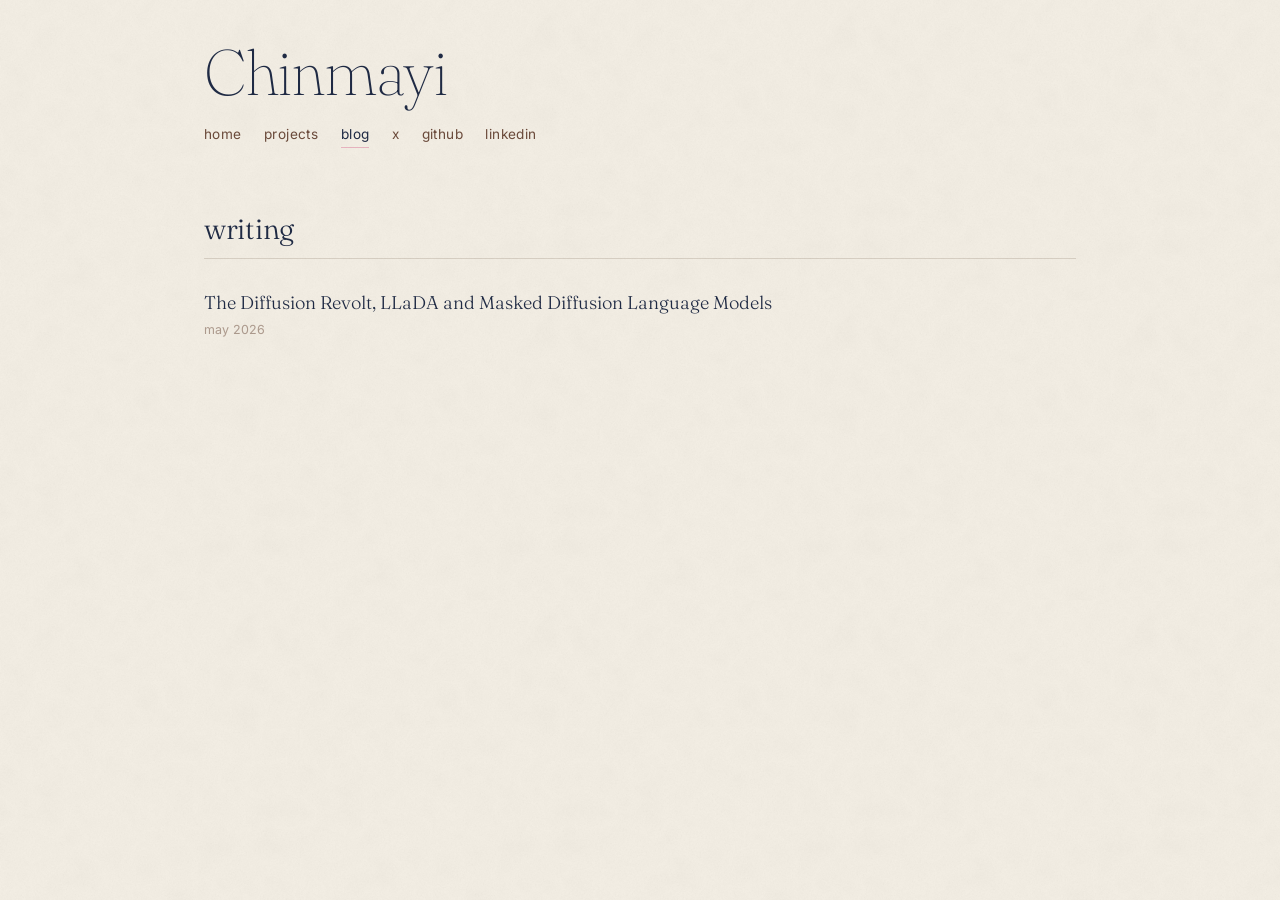
==== blogs/index.html @ 8ef13b46 "v1 of minimalistic v" ====
<!DOCTYPE html>
<html lang="en">

<head>
  <meta charset="UTF-8">
  <meta name="viewport" content="width=device-width, initial-scale=1.0">
  <title>blog — Chinmayi</title>
  <meta name="description" content="Writing by Chinmayi — systems, inference, open source.">
  <link rel="preconnect" href="https://fonts.googleapis.com">
  <link rel="preconnect" href="https://fonts.gstatic.com" crossorigin>
  <link
    href="https://fonts.googleapis.com/css2?family=Fraunces:opsz,wght@9..144,100;9..144,300;9..144,400;9..144,600&family=Inter:wght@400;500&display=swap"
    rel="stylesheet">
  <link rel="stylesheet" href="/style.css">
</head>

<body>
  <div class="page-inner">

    <header class="site-header">
      <h1 class="site-title"><a href="/">Chinmayi</a></h1>
      <nav class="site-nav" aria-label="Main navigation">
        <a class="nav-link" href="/">home</a>
        <a class="nav-link" href="/projects">projects</a>
        <a class="nav-link active" href="/blogs">blog</a>
        <a href="https://x.com/realrizzler13" class="nav-link" target="_blank" rel="noopener">X</a>
        <a href="https://github.com/rizzler13" class="nav-link" target="_blank" rel="noopener">GitHub</a>
        <a href="https://www.linkedin.com/in/chinmayi-kr" class="nav-link" target="_blank" rel="noopener">LinkedIn</a>
      </nav>
    </header>

    <main>

      <h2 class="section-heading">writing</h2>

      <div class="blog-list">

        <article class="blog-item">
          <h3 class="blog-title"><a href="https://diffusiononmlx.netlify.app/" target="_blank" rel="noopener">The
              Diffusion Revolt, LLaDA and Masked Diffusion Language Models</a></h3>
          <p class="blog-date">may 2026</p>
        </article>

      </div>

    </main>

  </div>
</body>

</html>
---- style.css ----
@import url('https://fonts.googleapis.com/css2?family=Fraunces:opsz,wght@9..144,100;9..144,300;9..144,400;9..144,600&family=Inter:wght@400;500&display=swap');

/* ═══════════════════════════════════════════
   Design Tokens
   ═══════════════════════════════════════════ */

:root {
  --cream: #F3EEE4;
  --cream-dark: #E8E1D5;
  --navy: #1F2A44;
  --terracotta: #6B4A3A;
  --blush: #E8B4C0;
  --border: #D8D0C4;
  --border-light: #E5DDD1;

  --font-serif: 'Fraunces', 'Georgia', serif;
  --font-sans: 'Inter', -apple-system, 'Helvetica Neue', sans-serif;
}

/* ═══════════════════════════════════════════
   Reset & Base
   ═══════════════════════════════════════════ */

*,
*::before,
*::after {
  margin: 0;
  padding: 0;
  box-sizing: border-box;
}

html {
  scroll-behavior: smooth;
  background: var(--cream);
}

body {
  min-height: 100vh;
  background: var(--cream);
  color: var(--terracotta);
  font-family: var(--font-sans);
  font-size: 16px;
  line-height: 1.78;
  -webkit-font-smoothing: antialiased;
  -moz-osx-font-smoothing: grayscale;
}

/* ═══════════════════════════════════════════
   Paper-grain noise texture — crushed paper
   ═══════════════════════════════════════════ */

body::before {
  content: '';
  position: fixed;
  inset: 0;
  z-index: 9999;
  pointer-events: none;
  opacity: 0.06;
  mix-blend-mode: multiply;
  background-image: url("data:image/svg+xml,%3Csvg xmlns='http://www.w3.org/2000/svg' width='400' height='400'%3E%3Cfilter id='n'%3E%3CfeTurbulence type='fractalNoise' baseFrequency='0.65' numOctaves='5' stitchTiles='stitch'/%3E%3CfeColorMatrix type='saturate' values='0'/%3E%3C/filter%3E%3Crect width='400' height='400' filter='url(%23n)' opacity='1'/%3E%3C/svg%3E");
  background-repeat: repeat;
  background-size: 400px 400px;
}

/* Secondary crumple layer for more realism */
body::after {
  content: '';
  position: fixed;
  inset: 0;
  z-index: 9998;
  pointer-events: none;
  opacity: 0.035;
  mix-blend-mode: multiply;
  background-image: url("data:image/svg+xml,%3Csvg xmlns='http://www.w3.org/2000/svg' width='300' height='300'%3E%3Cfilter id='c'%3E%3CfeTurbulence type='turbulence' baseFrequency='0.03' numOctaves='3' seed='5' stitchTiles='stitch'/%3E%3CfeColorMatrix type='saturate' values='0'/%3E%3C/filter%3E%3Crect width='300' height='300' filter='url(%23c)' opacity='1'/%3E%3C/svg%3E");
  background-repeat: repeat;
  background-size: 300px 300px;
}

/* ═══════════════════════════════════════════
   Selection
   ═══════════════════════════════════════════ */

::selection {
  background: var(--blush);
  color: var(--navy);
}

/* ═══════════════════════════════════════════
   Links
   ═══════════════════════════════════════════ */

a {
  color: var(--terracotta);
  text-decoration: none;
  transition: color 0.2s ease;
}

a:hover {
  color: var(--navy);
}

/* ═══════════════════════════════════════════
   HOME PAGE — Full Viewport Landing
   ═══════════════════════════════════════════ */

.page-home {
  display: flex;
  flex-direction: column;
  justify-content: center;
  min-height: 100vh;
  max-width: 1200px;
  margin: 0 auto;
  padding: clamp(1.5rem, 3vw, 2.5rem) clamp(2rem, 5vw, 5rem);
  animation: fadeIn 0.6s ease-out both;
}

/* ═══════════════════════════════════════════
   INNER PAGES — Scrollable
   ═══════════════════════════════════════════ */

.page-inner {
  max-width: 1000px;
  margin: 0 auto;
  padding: clamp(2rem, 3vw, 3rem) clamp(2rem, 5vw, 5rem);
  padding-bottom: clamp(5rem, 10vw, 10rem);
  animation: fadeIn 0.6s ease-out both;
}

/* ═══════════════════════════════════════════
   Header
   ═══════════════════════════════════════════ */

.site-header {
  margin-bottom: clamp(2.5rem, 5vw, 4rem);
}

.site-title {
  font-family: var(--font-serif);
  font-size: clamp(2.8rem, 5.5vw, 4rem);
  font-weight: 100;
  color: var(--navy);
  line-height: 1.05;
  letter-spacing: -0.02em;
  margin-bottom: 1rem;
}

.site-title a {
  color: var(--navy);
  border: none;
}

.site-title a:hover {
  color: var(--navy);
  opacity: 0.7;
}

.site-nav {
  display: flex;
  flex-wrap: wrap;
  gap: 0.4rem 1.4rem;
  align-items: baseline;
}

.nav-link {
  font-family: var(--font-sans);
  font-size: 0.85rem;
  font-weight: 400;
  color: var(--terracotta);
  letter-spacing: 0.03em;
  text-transform: lowercase;
  border-bottom: 1px solid transparent;
  padding-bottom: 1px;
  transition: color 0.2s ease, border-color 0.25s ease;
}

.nav-link:hover {
  color: var(--navy);
  border-bottom-color: var(--navy);
}

.nav-link.active {
  color: var(--navy);
  border-bottom-color: var(--blush);
}

/* ═══════════════════════════════════════════
   Hero — Intro + Large Illustration
   ═══════════════════════════════════════════ */

.hero {
  display: grid;
  grid-template-columns: 1fr 1.2fr;
  gap: clamp(2.5rem, 5vw, 5rem);
  align-items: center;
}

.hero-text {
  max-width: 48ch;
}

.hero-illustration {
  display: flex;
  justify-content: center;
  align-items: center;
}

.hero-illustration img {
  width: 100%;
  max-width: 520px;
  height: auto;
  display: block;
  mix-blend-mode: multiply;
}

/* ═══════════════════════════════════════════
   Greeting / Headings
   ═══════════════════════════════════════════ */

.greeting {
  font-family: var(--font-serif);
  font-size: clamp(1.5rem, 3vw, 2rem);
  font-weight: 300;
  color: var(--navy);
  line-height: 1.2;
  letter-spacing: -0.01em;
  margin-bottom: 1.75rem;
}

.section-heading {
  font-family: var(--font-serif);
  font-size: clamp(1.4rem, 3vw, 1.8rem);
  font-weight: 300;
  color: var(--navy);
  line-height: 1.2;
  letter-spacing: -0.01em;
  margin-bottom: 2rem;
  padding-bottom: 0.75rem;
  border-bottom: 1px solid var(--border);
}

/* ═══════════════════════════════════════════
   Bio / Prose
   ═══════════════════════════════════════════ */

.bio p {
  margin-bottom: 1.1rem;
  color: var(--terracotta);
  font-size: 0.95rem;
  line-height: 1.75;
}

.bio p:last-child {
  margin-bottom: 0;
}

.bio a {
  border-bottom: 1px solid var(--border);
  transition: border-color 0.2s ease, color 0.2s ease;
}

.bio a:hover {
  color: var(--navy);
  border-bottom-color: var(--terracotta);
}

.bio i {
  font-style: italic;
}

.bio strong {
  color: var(--navy);
  font-weight: 500;
}

/* ═══════════════════════════════════════════
   Project Rows — with blended illustrations
   ═══════════════════════════════════════════ */

.project-list {
  display: grid;
  gap: 0;
}

.project-row {
  display: grid;
  grid-template-columns: 1fr 200px;
  gap: 2.5rem;
  align-items: center;
  padding: 2rem 0;
  border-bottom: 1px solid var(--border-light);
  transition: border-color 0.2s ease;
}

.project-row:first-child {
  padding-top: 0;
}

.project-row:last-child {
  border-bottom: none;
}

.project-row:hover {
  border-bottom-color: var(--terracotta);
}

.project-title {
  font-family: var(--font-serif);
  font-size: 1.2rem;
  font-weight: 300;
  color: var(--navy);
  line-height: 1.3;
}

.project-title a {
  color: var(--navy);
  border-bottom: 1px solid transparent;
  transition: border-color 0.25s ease;
}

.project-title a:hover {
  border-bottom-color: var(--terracotta);
}

.project-desc {
  font-size: 0.9rem;
  color: var(--terracotta);
  line-height: 1.65;
  margin-top: 0.3rem;
  opacity: 0.85;
}

.project-meta {
  font-size: 0.78rem;
  color: var(--terracotta);
  opacity: 0.5;
  margin-top: 0.2rem;
  letter-spacing: 0.01em;
}

.project-illustration {
  display: flex;
  justify-content: center;
  align-items: center;
}

.project-illustration img {
  width: 100%;
  max-width: 180px;
  height: auto;
  display: block;
  mix-blend-mode: multiply;
  transition: transform 0.25s ease;
}

.project-row:hover .project-illustration img {
  transform: scale(1.03);
}

/* ═══════════════════════════════════════════
   Blog List
   ═══════════════════════════════════════════ */

.blog-list {
  display: grid;
  gap: 0;
}

.blog-item {
  padding: 1.25rem 0;
  border-bottom: 1px solid var(--border-light);
}

.blog-item:first-child {
  padding-top: 0;
}

.blog-item:last-child {
  border-bottom: none;
}

.blog-title {
  font-family: var(--font-serif);
  font-size: 1.15rem;
  font-weight: 300;
  color: var(--navy);
  line-height: 1.35;
}

.blog-title a {
  color: var(--navy);
  border-bottom: 1px solid transparent;
  transition: border-color 0.25s ease;
}

.blog-title a:hover {
  border-bottom-color: var(--terracotta);
}

.blog-date {
  font-size: 0.78rem;
  color: var(--terracotta);
  opacity: 0.5;
  margin-top: 0.15rem;
}

/* ═══════════════════════════════════════════
   Screen-reader only
   ═══════════════════════════════════════════ */

.sr-only {
  position: absolute;
  width: 1px;
  height: 1px;
  padding: 0;
  margin: -1px;
  overflow: hidden;
  clip: rect(0, 0, 0, 0);
  white-space: nowrap;
  border: 0;
}

/* ═══════════════════════════════════════════
   Animation
   ═══════════════════════════════════════════ */

@keyframes fadeIn {
  from {
    opacity: 0;
    transform: translateY(10px);
  }

  to {
    opacity: 1;
    transform: translateY(0);
  }
}

/* ═══════════════════════════════════════════
   Responsive
   ═══════════════════════════════════════════ */

@media screen and (max-width: 768px) {
  .hero {
    grid-template-columns: 1fr;
    gap: 2rem;
  }

  .hero-illustration {
    order: -1;
  }

  .hero-illustration img {
    max-width: 320px;
  }

  .page-home {
    min-height: auto;
    padding-top: 2rem;
    padding-bottom: 3rem;
  }

  .site-title {
    font-size: clamp(2.2rem, 8vw, 2.8rem);
  }

  .greeting {
    font-size: 1.3rem;
  }

  .nav-link {
    font-size: 0.8rem;
  }

  .project-row {
    grid-template-columns: 1fr 140px;
    gap: 1.5rem;
    padding: 1.5rem 0;
  }

  .project-illustration img {
    max-width: 120px;
  }
}

@media screen and (max-width: 480px) {
  .project-row {
    grid-template-columns: 1fr 100px;
    gap: 1rem;
    padding: 1.25rem 0;
  }

  .project-illustration img {
    max-width: 88px;
  }

  .hero-illustration img {
    max-width: 240px;
  }
}

/* ═══════════════════════════════════════════
   Reduced Motion
   ═══════════════════════════════════════════ */

@media (prefers-reduced-motion: reduce) {

  .page-home,
  .page-inner {
    animation: none;
  }

  a,
  .nav-link,
  .project-title a,
  .blog-title a,
  .bio a,
  .project-row,
  .project-illustration img,
  .site-title a {
    transition: none;
  }
}
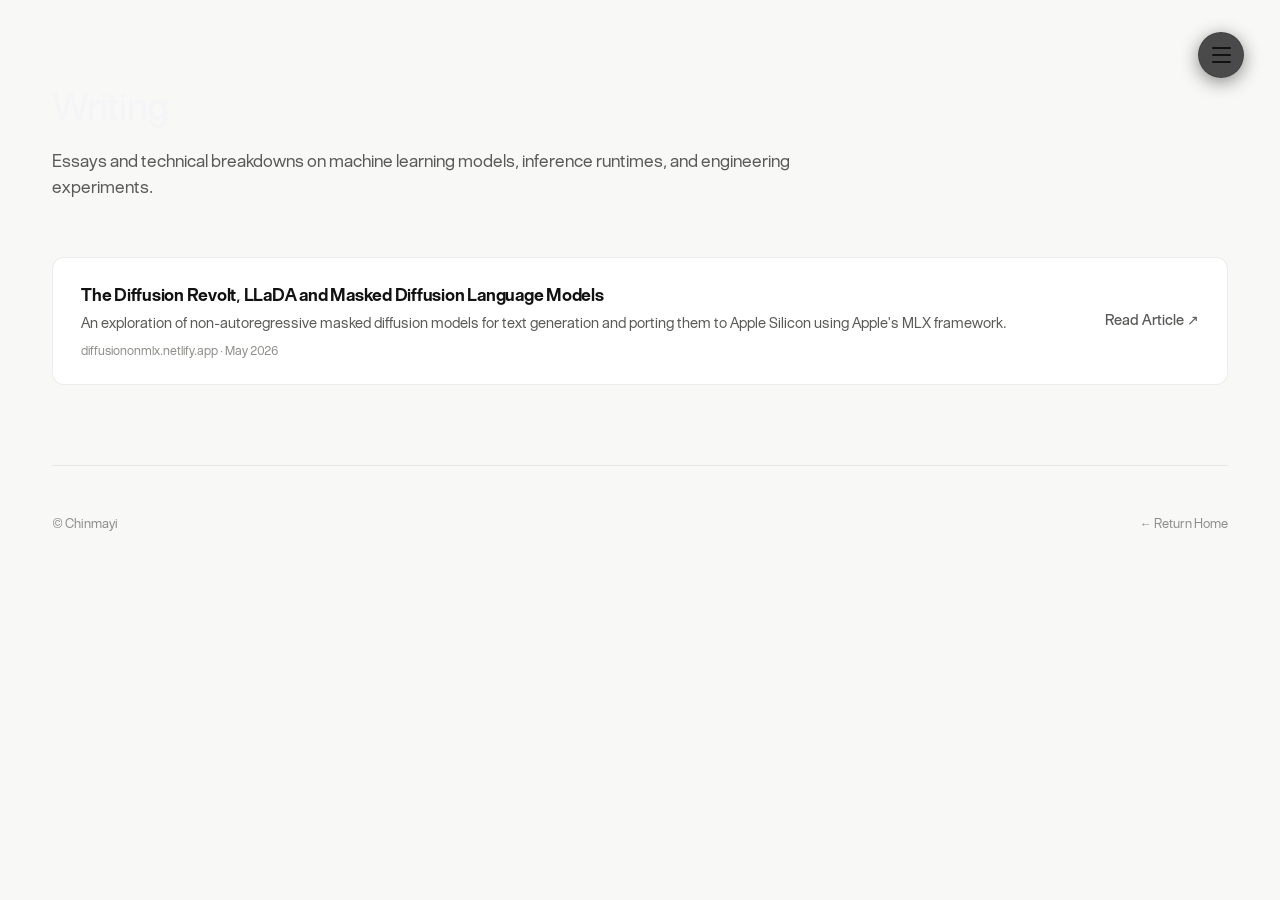
==== commit c6eff572: "redesign" ====
--- a/blogs/index.html
+++ b/blogs/index.html
@@ -4,48 +4,153 @@
 <head>
   <meta charset="UTF-8">
   <meta name="viewport" content="width=device-width, initial-scale=1.0">
-  <title>blog — Chinmayi</title>
-  <meta name="description" content="Writing by Chinmayi — systems, inference, open source.">
-  <link rel="preconnect" href="https://fonts.googleapis.com">
-  <link rel="preconnect" href="https://fonts.gstatic.com" crossorigin>
-  <link
-    href="https://fonts.googleapis.com/css2?family=Fraunces:opsz,wght@9..144,100;9..144,300;9..144,400;9..144,600&family=Inter:wght@400;500&display=swap"
-    rel="stylesheet">
+  <title>Writing — Chinmayi K R</title>
+  <meta name="description" content="Technical writing by Chinmayi K R.">
+  <link rel="icon"
+    href="data:image/svg+xml,<svg xmlns='http://www.w3.org/2000/svg' viewBox='0 0 100 100'><text y='.9em' font-size='90'>✦</text></svg>">
+
+  <!-- Preload authentic modern grotesk & display fonts -->
+  <link rel="preload" href="/fonts/BT-Grotesk-Regular.woff2" as="font" type="font/woff2" crossorigin>
+  <link rel="preload" href="/fonts/BT-Grotesk-Medium.woff2" as="font" type="font/woff2" crossorigin>
+  <link rel="preload" href="/fonts/BT-Grotesk-Bold.woff2" as="font" type="font/woff2" crossorigin>
+  <link rel="preload" href="/fonts/BT-Glyphius-Bold.woff2" as="font" type="font/woff2" crossorigin>
+
   <link rel="stylesheet" href="/style.css">
 </head>
 
 <body>
-  <div class="page-inner">
 
-    <header class="site-header">
-      <h1 class="site-title"><a href="/">Chinmayi</a></h1>
-      <nav class="site-nav" aria-label="Main navigation">
-        <a class="nav-link" href="/">home</a>
-        <a class="nav-link" href="/projects">projects</a>
-        <a class="nav-link active" href="/blogs">blog</a>
-        <a href="https://x.com/realrizzler13" class="nav-link" target="_blank" rel="noopener">X</a>
-        <a href="https://github.com/rizzler13" class="nav-link" target="_blank" rel="noopener">GitHub</a>
-        <a href="https://www.linkedin.com/in/chinmayi-kr" class="nav-link" target="_blank" rel="noopener">LinkedIn</a>
-      </nav>
-    </header>
+  <!-- ── 3-Line Menu Trigger Button (Top Right Corner) ─────────── -->
+  <button class="menu-trigger-btn" id="menuToggle" aria-label="Toggle navigation menu" aria-expanded="false"
+    aria-controls="menuDropdown">
+    <span class="menu-bar"></span>
+    <span class="menu-bar"></span>
+    <span class="menu-bar"></span>
+  </button>
 
-    <main>
+  <!-- Menu Backdrop Scrim -->
+  <div class="menu-backdrop" id="menuBackdrop" aria-hidden="true"></div>
 
-      <h2 class="section-heading">writing</h2>
+  <!-- Concealed Menu Dropdown -->
+  <div class="menu-dropdown" id="menuDropdown" role="dialog" aria-modal="true" aria-label="Main navigation menu">
+    <nav class="drawer-nav">
+      <a href="/" class="drawer-nav-item">
+        <span class="drawer-nav-label">Home</span>
+        <span class="drawer-nav-arrow" aria-hidden="true">↗</span>
+      </a>
+      <a href="/projects" class="drawer-nav-item">
+        <span class="drawer-nav-label">Projects</span>
+        <span class="drawer-nav-arrow" aria-hidden="true">↗</span>
+      </a>
+      <a href="/blogs" class="drawer-nav-item active">
+        <span class="drawer-nav-label">Writing</span>
+        <span class="drawer-nav-arrow" aria-hidden="true">↗</span>
+      </a>
+      <a href="/#experience" class="drawer-nav-item">
+        <span class="drawer-nav-label">Experience</span>
+        <span class="drawer-nav-arrow" aria-hidden="true">↗</span>
+      </a>
+      <a href="/#contact" class="drawer-nav-item">
+        <span class="drawer-nav-label">Contact</span>
+        <span class="drawer-nav-arrow" aria-hidden="true">↗</span>
+      </a>
+    </nav>
+  </div>
 
-      <div class="blog-list">
+  <div class="page-container">
 
-        <article class="blog-item">
-          <h3 class="blog-title"><a href="https://diffusiononmlx.netlify.app/" target="_blank" rel="noopener">The
-              Diffusion Revolt, LLaDA and Masked Diffusion Language Models</a></h3>
-          <p class="blog-date">may 2026</p>
-        </article>
+    <div class="hero-section" style="padding-bottom: 32px;">
+      <h1 class="hero-statement" style="font-size: 2.2rem;">
+        Writing
+      </h1>
+      <p class="hero-bio-text">
+        Essays and technical breakdowns on machine learning models, inference runtimes, and engineering experiments.
+      </p>
+    </div>
 
+    <div class="writing-container">
+      <a href="https://diffusiononmlx.netlify.app/" target="_blank" rel="noopener" class="writing-card">
+        <div class="writing-info">
+          <h2 class="writing-headline">The Diffusion Revolt, LLaDA and Masked Diffusion Language Models</h2>
+          <p class="writing-summary">
+            An exploration of non-autoregressive masked diffusion models for text generation and porting them to Apple
+            Silicon using Apple's MLX framework.
+          </p>
+          <span class="writing-meta-tag">diffusiononmlx.netlify.app · May 2026</span>
+        </div>
+        <span class="writing-arrow-btn">Read Article ↗</span>
+      </a>
+    </div>
+
+    <!-- Minimal Footer -->
+    <footer class="footer-shell" role="contentinfo">
+      <div class="footer-bottom" style="border: none; padding: 0;">
+        <span>© Chinmayi</span>
+        <span><a href="/">← Return Home</a></span>
       </div>
-
-    </main>
+    </footer>
 
   </div>
+
+  <div class="toast-notice" id="toastNotice" role="status" aria-live="polite">
+    Copied to clipboard
+  </div>
+
+  <script>
+    // ── 3-Line Menu Interaction ─────────────────────────────────────
+    const menuToggle = document.getElementById("menuToggle");
+    const menuDropdown = document.getElementById("menuDropdown");
+    const menuBackdrop = document.getElementById("menuBackdrop");
+
+    function openMenu() {
+      if (!menuToggle || !menuDropdown) return;
+      menuToggle.classList.add("open");
+      menuToggle.setAttribute("aria-expanded", "true");
+      menuDropdown.classList.add("visible");
+      if (menuBackdrop) menuBackdrop.classList.add("visible");
+    }
+
+    function closeMenu() {
+      if (!menuToggle || !menuDropdown) return;
+      menuToggle.classList.remove("open");
+      menuToggle.setAttribute("aria-expanded", "false");
+      menuDropdown.classList.remove("visible");
+      if (menuBackdrop) menuBackdrop.classList.remove("visible");
+    }
+
+    if (menuToggle) {
+      menuToggle.addEventListener("click", () => {
+        const isOpen = menuToggle.classList.contains("open");
+        if (isOpen) closeMenu();
+        else openMenu();
+      });
+    }
+
+    if (menuBackdrop) {
+      menuBackdrop.addEventListener("click", closeMenu);
+    }
+
+    document.addEventListener("keydown", (e) => {
+      if (e.key === "Escape") closeMenu();
+    });
+
+    document.querySelectorAll(".drawer-nav-item").forEach(item => {
+      item.addEventListener("click", () => {
+        closeMenu();
+      });
+    });
+
+    function copyEmail(text, triggerEl) {
+      navigator.clipboard.writeText(text).then(() => {
+        const toast = document.getElementById("toastNotice");
+        toast.textContent = `Copied ${text} to clipboard`;
+        toast.classList.add("visible");
+        setTimeout(() => toast.classList.remove("visible"), 2200);
+      }).catch(() => {
+        window.location.href = `mailto:${text}`;
+      });
+    }
+  </script>
 </body>
 
 </html>
--- a/style.css
+++ b/style.css
@@ -1,522 +1,948 @@
-@import url('https://fonts.googleapis.com/css2?family=Fraunces:opsz,wght@9..144,100;9..144,300;9..144,400;9..144,600&family=Inter:wght@400;500&display=swap');
-
-/* ═══════════════════════════════════════════
-   Design Tokens
-   ═══════════════════════════════════════════ */
-
+/* ═════════════════════════════════════════════════════════════════════
+   CHINMAYI K R — REFINED EDITORIAL DESIGN SYSTEM
+   SDE · AI/ML Engineer
+   Crisp, understated, zero-jargon Swiss Grotesk aesthetics.
+   ═════════════════════════════════════════════════════════════════════ */
+
+/* ── Authentic Modern Grotesk & Editorial Display Fonts ───────── */
+@font-face {
+  font-family: 'BT Grotesk';
+  src: url('/fonts/BT-Grotesk-Regular.woff2') format('woff2');
+  font-weight: 400;
+  font-style: normal;
+  font-display: swap;
+}
+
+@font-face {
+  font-family: 'BT Grotesk';
+  src: url('/fonts/BT-Grotesk-Medium.woff2') format('woff2');
+  font-weight: 500;
+  font-style: normal;
+  font-display: swap;
+}
+
+@font-face {
+  font-family: 'BT Grotesk';
+  src: url('/fonts/BT-Grotesk-Bold.woff2') format('woff2');
+  font-weight: 700;
+  font-style: normal;
+  font-display: swap;
+}
+
+@font-face {
+  font-family: 'BT Glyphius';
+  src: url('/fonts/BT-Glyphius-Regular.woff2') format('woff2');
+  font-weight: 400;
+  font-style: normal;
+  font-display: swap;
+}
+
+@font-face {
+  font-family: 'BT Glyphius';
+  src: url('/fonts/BT-Glyphius-Bold.woff2') format('woff2');
+  font-weight: 700;
+  font-style: normal;
+  font-display: swap;
+}
+
+@font-face {
+  font-family: 'BT Glyphius Bold';
+  src: url('/fonts/BT-Glyphius-Bold.woff2') format('woff2');
+  font-weight: 700;
+  font-style: normal;
+  font-display: swap;
+}
+
+@font-face {
+  font-family: 'F37 Bolton';
+  src: url('/fonts/F37-Bolton-Regular.woff2') format('woff2');
+  font-weight: 400;
+  font-style: normal;
+  font-display: swap;
+}
+
+@font-face {
+  font-family: 'PP Talisman';
+  src: url('/fonts/PPTalisman.woff2') format('woff2');
+  font-weight: 400;
+  font-style: normal;
+  font-display: swap;
+}
+
+/* ── Design Tokens & Variables (Dark-first high-contrast) ───────── */
 :root {
-  --cream: #F3EEE4;
-  --cream-dark: #E8E1D5;
-  --navy: #1F2A44;
-  --terracotta: #6B4A3A;
-  --blush: #E8B4C0;
-  --border: #D8D0C4;
-  --border-light: #E5DDD1;
-
-  --font-serif: 'Fraunces', 'Georgia', serif;
-  --font-sans: 'Inter', -apple-system, 'Helvetica Neue', sans-serif;
-}
-
-/* ═══════════════════════════════════════════
-   Reset & Base
-   ═══════════════════════════════════════════ */
-
-*,
-*::before,
-*::after {
+  --bg-page: #0a0a0c;
+  --bg-surface: #131316;
+  --bg-subtle: #1a1a1f;
+  --bg-hover: #222228;
+  
+  --ink-primary: #f4f4f6;
+  --ink-secondary: #9e9ea6;
+  --ink-tertiary: #6b6b75;
+  --ink-dim: #44444c;
+  
+  --border-hairline: rgba(255, 255, 255, 0.08);
+  --border-medium: rgba(255, 255, 255, 0.16);
+  --border-focus: rgba(255, 255, 255, 0.32);
+  
+  --accent-dot: #10b981;
+  --accent-pill-bg: rgba(255, 255, 255, 0.06);
+  --accent-pill-border: rgba(255, 255, 255, 0.12);
+
+  --font-sans: 'BT Grotesk', -apple-system, BlinkMacSystemFont, 'Inter', 'Segoe UI', Roboto, sans-serif;
+  --font-brand: 'BT Grotesk', -apple-system, BlinkMacSystemFont, 'Inter', 'Segoe UI', Roboto, sans-serif;
+  
+  --radius-xs: 4px;
+  --radius-sm: 8px;
+  --radius-md: 12px;
+  --radius-lg: 18px;
+  --radius-full: 9999px;
+  
+  --shadow-subtle: 0 1px 3px rgba(0, 0, 0, 0.4), 0 12px 32px -8px rgba(0, 0, 0, 0.5);
+  --shadow-elevated: 0 20px 48px -12px rgba(0, 0, 0, 0.7);
+
+  --ease-spring: cubic-bezier(0.16, 1, 0.3, 1);
+  --transition-quick: 0.18s var(--ease-spring);
+  --transition-smooth: 0.32s var(--ease-spring);
+
+  --container-max: 1240px;
+}
+
+/* Light mode support */
+@media (prefers-color-scheme: light) {
+  :root {
+    --bg-page: #f8f8f7;
+    --bg-surface: #ffffff;
+    --bg-subtle: #f1f1ef;
+    --bg-hover: #ecece9;
+    
+    --ink-primary: #121212;
+    --ink-secondary: #5a5a58;
+    --ink-tertiary: #8e8e8b;
+    --ink-dim: #b4b4b1;
+    
+    --border-hairline: rgba(18, 18, 18, 0.08);
+    --border-medium: rgba(18, 18, 18, 0.15);
+    --border-focus: rgba(18, 18, 18, 0.4);
+    
+    --accent-pill-bg: rgba(18, 18, 18, 0.04);
+    --accent-pill-border: rgba(18, 18, 18, 0.1);
+    
+    --shadow-subtle: 0 1px 3px rgba(0, 0, 0, 0.03), 0 12px 32px -8px rgba(0, 0, 0, 0.06);
+    --shadow-elevated: 0 20px 48px -12px rgba(0, 0, 0, 0.1);
+  }
+}
+
+/* ── Reset & Baseline ──────────────────────────────────────────── */
+*, *::before, *::after {
+  box-sizing: border-box;
   margin: 0;
   padding: 0;
-  box-sizing: border-box;
 }
 
 html {
+  font-size: 16px;
   scroll-behavior: smooth;
-  background: var(--cream);
-}
-
-body {
-  min-height: 100vh;
-  background: var(--cream);
-  color: var(--terracotta);
-  font-family: var(--font-sans);
-  font-size: 16px;
-  line-height: 1.78;
+  scroll-padding-top: 80px;
   -webkit-font-smoothing: antialiased;
   -moz-osx-font-smoothing: grayscale;
-}
-
-/* ═══════════════════════════════════════════
-   Paper-grain noise texture — crushed paper
-   ═══════════════════════════════════════════ */
-
-body::before {
-  content: '';
+  background-color: var(--bg-page);
+}
+
+body {
+  background-color: var(--bg-page);
+  color: var(--ink-primary);
+  font-family: var(--font-sans);
+  font-size: 14.5px;
+  line-height: 1.6;
+  overflow-x: hidden;
+  text-rendering: optimizeLegibility;
+}
+
+::selection {
+  background: var(--ink-primary);
+  color: var(--bg-page);
+}
+
+a {
+  color: inherit;
+  text-decoration: none;
+  transition: color var(--transition-quick), opacity var(--transition-quick);
+}
+
+button {
+  background: none;
+  border: none;
+  color: inherit;
+  font: inherit;
+  cursor: pointer;
+}
+
+img, svg {
+  display: block;
+  max-width: 100%;
+}
+
+/* ── Minimal 3-Line Menu Trigger Button (Top Right Corner) ─────── */
+.menu-trigger-btn {
+  position: fixed;
+  top: 32px;
+  right: 36px;
+  z-index: 1000;
+  width: 46px;
+  height: 46px;
+  border-radius: 50%;
+  background: rgba(19, 19, 22, 0.76);
+  backdrop-filter: blur(20px) saturate(180%);
+  -webkit-backdrop-filter: blur(20px) saturate(180%);
+  border: 1px solid var(--border-medium);
+  box-shadow: 0 4px 18px rgba(0, 0, 0, 0.45);
+  display: flex;
+  flex-direction: column;
+  align-items: center;
+  justify-content: center;
+  gap: 5px;
+  cursor: pointer;
+  padding: 0;
+  outline: none;
+  transition: all 0.25s cubic-bezier(0.16, 1, 0.3, 1);
+}
+
+.menu-trigger-btn:hover {
+  background: rgba(30, 30, 36, 0.95);
+  border-color: rgba(255, 255, 255, 0.35);
+  transform: scale(1.06);
+}
+
+.menu-trigger-btn:focus-visible {
+  border-color: var(--ink-primary);
+  box-shadow: 0 0 0 3px rgba(255, 255, 255, 0.2);
+}
+
+.menu-bar {
+  width: 19px;
+  height: 1.75px;
+  background-color: var(--ink-primary);
+  border-radius: 2px;
+  transition: transform 0.28s cubic-bezier(0.16, 1, 0.3, 1),
+              opacity 0.2s ease,
+              width 0.2s ease;
+  transform-origin: center;
+}
+
+/* 3-Line to 'X' Transition */
+.menu-trigger-btn.open .menu-bar:nth-child(1) {
+  transform: translateY(6.75px) rotate(45deg);
+}
+
+.menu-trigger-btn.open .menu-bar:nth-child(2) {
+  opacity: 0;
+  transform: scaleX(0);
+}
+
+.menu-trigger-btn.open .menu-bar:nth-child(3) {
+  transform: translateY(-6.75px) rotate(-45deg);
+}
+
+/* ── Menu Backdrop Scrim ───────────────────────────────────────── */
+.menu-backdrop {
   position: fixed;
   inset: 0;
-  z-index: 9999;
+  z-index: 998;
+  background: rgba(10, 10, 12, 0.65);
+  backdrop-filter: blur(6px);
+  -webkit-backdrop-filter: blur(6px);
+  opacity: 0;
   pointer-events: none;
-  opacity: 0.06;
-  mix-blend-mode: multiply;
-  background-image: url("data:image/svg+xml,%3Csvg xmlns='http://www.w3.org/2000/svg' width='400' height='400'%3E%3Cfilter id='n'%3E%3CfeTurbulence type='fractalNoise' baseFrequency='0.65' numOctaves='5' stitchTiles='stitch'/%3E%3CfeColorMatrix type='saturate' values='0'/%3E%3C/filter%3E%3Crect width='400' height='400' filter='url(%23n)' opacity='1'/%3E%3C/svg%3E");
-  background-repeat: repeat;
-  background-size: 400px 400px;
-}
-
-/* Secondary crumple layer for more realism */
-body::after {
+  transition: opacity 0.25s ease;
+}
+
+.menu-backdrop.visible {
+  opacity: 1;
+  pointer-events: auto;
+}
+
+/* ── Concealed Menu Dropdown Panel ─────────────────────────────── */
+.menu-dropdown {
+  position: fixed;
+  top: 90px;
+  right: 36px;
+  z-index: 999;
+  width: 250px;
+  background: rgba(19, 19, 23, 0.94);
+  backdrop-filter: blur(28px) saturate(200%);
+  -webkit-backdrop-filter: blur(28px) saturate(200%);
+  border: 1px solid var(--border-medium);
+  border-radius: 18px;
+  padding: 12px;
+  box-shadow: 0 20px 48px -12px rgba(0, 0, 0, 0.75), 0 0 0 1px rgba(255, 255, 255, 0.08);
+  opacity: 0;
+  transform: scale(0.94) translateY(-10px);
+  pointer-events: none;
+  transform-origin: top right;
+  transition: transform 0.28s cubic-bezier(0.16, 1, 0.3, 1),
+              opacity 0.22s ease;
+}
+
+.menu-dropdown.visible {
+  opacity: 1;
+  transform: scale(1) translateY(0);
+  pointer-events: auto;
+}
+
+.drawer-nav {
+  display: flex;
+  flex-direction: column;
+  gap: 4px;
+}
+
+.drawer-nav-item {
+  display: flex;
+  align-items: center;
+  justify-content: space-between;
+  padding: 12px 16px;
+  border-radius: 10px;
+  font-size: 15px;
+  font-weight: 500;
+  color: var(--ink-secondary);
+  text-decoration: none;
+  transition: all var(--transition-quick);
+}
+
+.drawer-nav-item:hover, .drawer-nav-item.active {
+  color: var(--ink-primary);
+  background: var(--bg-hover);
+}
+
+.drawer-nav-arrow {
+  font-size: 12px;
+  opacity: 0.5;
+  transition: transform var(--transition-quick), opacity var(--transition-quick);
+}
+
+.drawer-nav-item:hover .drawer-nav-arrow {
+  opacity: 1;
+  transform: translate(2px, -2px);
+}
+
+/* Remove old nav elements completely */
+.nav-shell, .nav-container, .nav-brand, .nav-links, .nav-actions, .nav-role-tag {
+  display: none !important;
+}
+
+/* ── Main Layout Container ─────────────────────────────────────── */
+.page-container {
+  max-width: var(--container-max);
+  margin: 0 auto;
+  padding: 0 32px;
+}
+
+/* ── Hero Section (Direct, clean, no jargon) ───────────────────── */
+.hero-section {
+  padding: 84px 0 52px;
+  display: flex;
+  flex-direction: column;
+  gap: 20px;
+}
+
+.hero-brand-masthead {
+  margin-bottom: 4px;
+}
+
+.hero-brand-title {
+  font-family: var(--font-brand);
+  font-size: clamp(4.2rem, 10.5vw, 8rem);
+  font-weight: 700;
+  letter-spacing: -0.05em;
+  line-height: 0.92;
+  color: var(--ink-primary);
+  margin: 0;
+  display: inline-block;
+}
+
+.hero-statement {
+  font-size: clamp(1.65rem, 2.8vw, 2.35rem);
+  font-weight: 500;
+  line-height: 1.25;
+  letter-spacing: -0.025em;
+  color: rgba(244, 244, 246, 0.92);
+  max-width: 920px;
+  margin: 0;
+}
+
+.hero-bio-text {
+  font-size: 16px;
+  line-height: 1.65;
+  color: var(--ink-secondary);
+  max-width: 780px;
+  margin: 0;
+}
+
+/* ── Section Header ────────────────────────────────────────────── */
+.section-header-row {
+  display: flex;
+  align-items: flex-end;
+  justify-content: space-between;
+  padding-bottom: 16px;
+  margin-top: 56px;
+  border-bottom: 1px solid var(--border-hairline);
+}
+
+.section-title {
+  font-size: 1.5rem;
+  font-weight: 600;
+  letter-spacing: -0.025em;
+}
+
+.section-aside-link {
+  font-size: 13px;
+  color: var(--ink-tertiary);
+  transition: color var(--transition-quick);
+}
+
+.section-aside-link:hover {
+  color: var(--ink-primary);
+}
+
+/* ═════════════════════════════════════════════════════════════════
+   PROJECTS SHOWCASE (Scroll-Driven Interactive Deck)
+   ═════════════════════════════════════════════════════════════════ */
+.systems-deck {
+  display: grid;
+  grid-template-columns: 380px 1fr;
+  gap: 36px;
+  margin-top: 28px;
+  align-items: start;
+  position: relative;
+}
+
+/* Left: Scrollable Trigger Steps */
+.deck-index-list {
+  display: flex;
+  flex-direction: column;
+  gap: 24px;
+  padding-bottom: 80px;
+}
+
+.deck-item-btn {
+  width: 100%;
+  text-align: left;
+  padding: 30px 26px;
+  min-height: 200px;
+  background: var(--bg-surface);
+  border: 1px solid var(--border-hairline);
+  border-radius: var(--radius-md);
+  transition: opacity 0.28s cubic-bezier(0.16, 1, 0.3, 1), 
+              border-color 0.28s ease, 
+              background-color 0.28s ease,
+              box-shadow 0.28s ease;
+  display: flex;
+  flex-direction: column;
+  justify-content: space-between;
+  gap: 12px;
+  position: relative;
+  opacity: 0.42;
+  cursor: pointer;
+  outline: none;
+}
+
+.deck-item-btn::before {
   content: '';
+  position: absolute;
+  left: -1px;
+  top: 24px;
+  bottom: 24px;
+  width: 3px;
+  border-radius: 0 3px 3px 0;
+  background: var(--ink-primary);
+  opacity: 0;
+  transition: opacity 0.25s ease;
+}
+
+.deck-item-btn:hover {
+  opacity: 0.78;
+  border-color: var(--border-medium);
+}
+
+.deck-item-btn.active {
+  opacity: 1;
+  border-color: var(--border-focus);
+  background: var(--bg-subtle);
+  box-shadow: 0 6px 24px -6px rgba(0, 0, 0, 0.45);
+}
+
+.deck-item-btn.active::before {
+  opacity: 1;
+}
+
+.deck-item-name {
+  font-size: 18px;
+  font-weight: 600;
+  letter-spacing: -0.02em;
+  color: var(--ink-primary);
+  line-height: 1.3;
+}
+
+.deck-item-tagline {
+  font-size: 13.5px;
+  line-height: 1.55;
+  color: var(--ink-secondary);
+}
+
+/* Right: Viewport Stage (Sticky Scroll Target) */
+.deck-viewport-stage {
+  background: var(--bg-surface);
+  border: 1px solid var(--border-hairline);
+  border-radius: var(--radius-lg);
+  padding: 32px;
+  box-shadow: var(--shadow-subtle);
+  display: flex;
+  flex-direction: column;
+  gap: 20px;
+  position: sticky;
+  top: 96px;
+  min-height: 550px;
+  transition: border-color 0.25s ease;
+  will-change: auto;
+}
+
+/* Internal smooth crossfade without layout-shifting transforms */
+.deck-viewport-stage .viewport-canvas-frame img {
+  max-height: 240px;
+  width: auto;
+  object-fit: contain;
+  transition: opacity 0.18s ease, transform var(--transition-smooth);
+}
+
+.deck-viewport-stage .viewport-title,
+.deck-viewport-stage .viewport-desc,
+.deck-viewport-stage .viewport-stack-pills,
+.deck-viewport-stage .viewport-actions {
+  transition: opacity 0.16s ease;
+}
+
+.deck-viewport-stage.switching .viewport-canvas-frame img,
+.deck-viewport-stage.switching .viewport-title,
+.deck-viewport-stage.switching .viewport-desc,
+.deck-viewport-stage.switching .viewport-stack-pills,
+.deck-viewport-stage.switching .viewport-actions {
+  opacity: 0.35;
+}
+
+.viewport-head {
+  display: flex;
+  align-items: center;
+  justify-content: space-between;
+  gap: 16px;
+  flex-wrap: wrap;
+}
+
+.viewport-title {
+  font-size: 1.75rem;
+  font-weight: 700;
+  letter-spacing: -0.025em;
+}
+
+.viewport-actions {
+  display: flex;
+  align-items: center;
+  gap: 10px;
+}
+
+.btn-pill-primary {
+  display: inline-flex;
+  align-items: center;
+  gap: 6px;
+  padding: 8px 16px;
+  border-radius: var(--radius-full);
+  background: var(--ink-primary);
+  color: var(--bg-page);
+  font-size: 12.5px;
+  font-weight: 500;
+  transition: all var(--transition-quick);
+}
+
+.btn-pill-primary:hover {
+  opacity: 0.88;
+  transform: translateY(-1px);
+}
+
+.btn-pill-secondary {
+  display: inline-flex;
+  align-items: center;
+  gap: 6px;
+  padding: 8px 16px;
+  border-radius: var(--radius-full);
+  background: var(--bg-subtle);
+  color: var(--ink-primary);
+  border: 1px solid var(--border-hairline);
+  font-size: 12.5px;
+  font-weight: 500;
+  transition: all var(--transition-quick);
+}
+
+.btn-pill-secondary:hover {
+  border-color: var(--border-medium);
+}
+
+.viewport-canvas-frame {
+  width: 100%;
+  height: 290px;
+  background: var(--bg-page);
+  border-radius: var(--radius-md);
+  border: 1px solid var(--border-hairline);
+  display: flex;
+  align-items: center;
+  justify-content: center;
+  padding: 24px;
+  overflow: hidden;
+  position: relative;
+}
+
+.viewport-canvas-frame img {
+  max-height: 240px;
+  width: auto;
+  object-fit: contain;
+  transition: opacity 0.2s ease, transform var(--transition-smooth);
+}
+
+.deck-viewport-stage:hover .viewport-canvas-frame img {
+  transform: scale(1.02);
+}
+
+.viewport-footer {
+  display: flex;
+  flex-direction: column;
+  gap: 12px;
+}
+
+.viewport-desc {
+  font-size: 14px;
+  line-height: 1.6;
+  color: var(--ink-secondary);
+}
+
+.viewport-stack-pills {
+  display: flex;
+  flex-wrap: wrap;
+  gap: 6px;
+}
+
+.stack-tag-pill {
+  font-size: 11.5px;
+  font-weight: 500;
+  color: var(--ink-secondary);
+  background: var(--bg-subtle);
+  border: 1px solid var(--border-hairline);
+  padding: 3px 9px;
+  border-radius: var(--radius-xs);
+}
+
+/* ── Authentic Writing (No made-up articles) ───────────────────── */
+.writing-container {
+  margin-top: 24px;
+}
+
+.writing-card {
+  background: var(--bg-surface);
+  border: 1px solid var(--border-hairline);
+  border-radius: var(--radius-md);
+  padding: 24px 28px;
+  display: flex;
+  align-items: center;
+  justify-content: space-between;
+  gap: 20px;
+  transition: all var(--transition-quick);
+}
+
+.writing-card:hover {
+  border-color: var(--border-medium);
+  transform: translateY(-1px);
+  background: var(--bg-hover);
+}
+
+.writing-info {
+  display: flex;
+  flex-direction: column;
+  gap: 6px;
+}
+
+.writing-headline {
+  font-size: 16px;
+  font-weight: 600;
+  letter-spacing: -0.015em;
+  color: var(--ink-primary);
+}
+
+.writing-summary {
+  font-size: 13.5px;
+  color: var(--ink-secondary);
+  line-height: 1.5;
+}
+
+.writing-meta-tag {
+  font-size: 11.5px;
+  color: var(--ink-tertiary);
+  margin-top: 2px;
+}
+
+.writing-arrow-btn {
+  font-size: 13.5px;
+  font-weight: 500;
+  color: var(--ink-secondary);
+  white-space: nowrap;
+  display: inline-flex;
+  align-items: center;
+  gap: 4px;
+}
+
+.writing-card:hover .writing-arrow-btn {
+  color: var(--ink-primary);
+}
+
+/* ── Background & Verified Milestones ──────────────────────────── */
+.experience-list {
+  display: flex;
+  flex-direction: column;
+  gap: 16px;
+  margin-top: 24px;
+}
+
+.experience-item {
+  background: var(--bg-surface);
+  border: 1px solid var(--border-hairline);
+  border-radius: var(--radius-md);
+  padding: 22px 28px;
+  display: flex;
+  justify-content: space-between;
+  align-items: flex-start;
+  gap: 24px;
+  flex-wrap: wrap;
+}
+
+.experience-content {
+  display: flex;
+  flex-direction: column;
+  gap: 4px;
+  max-width: 680px;
+}
+
+.experience-org {
+  font-size: 15.5px;
+  font-weight: 600;
+  color: var(--ink-primary);
+}
+
+.experience-role {
+  font-size: 13.5px;
+  font-weight: 500;
+  color: var(--ink-secondary);
+}
+
+.experience-desc {
+  font-size: 13px;
+  color: var(--ink-tertiary);
+  line-height: 1.55;
+  margin-top: 2px;
+}
+
+/* ── Minimal Footer / Contact ──────────────────────────────────── */
+.footer-shell {
+  margin-top: 80px;
+  border-top: 1px solid var(--border-hairline);
+  padding: 48px 0 40px;
+}
+
+.footer-top {
+  display: flex;
+  align-items: flex-start;
+  justify-content: space-between;
+  gap: 28px;
+  flex-wrap: wrap;
+  margin-bottom: 40px;
+}
+
+.footer-heading {
+  font-size: clamp(1.6rem, 2.8vw, 2.2rem);
+  font-weight: 600;
+  letter-spacing: -0.025em;
+  line-height: 1.2;
+  max-width: 500px;
+}
+
+.footer-contact-actions {
+  display: flex;
+  flex-direction: column;
+  gap: 12px;
+}
+
+.copy-email-card {
+  display: inline-flex;
+  align-items: center;
+  gap: 10px;
+  padding: 10px 18px;
+  background: var(--bg-surface);
+  border: 1px solid var(--border-hairline);
+  border-radius: var(--radius-full);
+  box-shadow: var(--shadow-subtle);
+  transition: all var(--transition-quick);
+  width: fit-content;
+}
+
+.copy-email-card:hover {
+  border-color: var(--border-medium);
+  transform: translateY(-1px);
+}
+
+.copy-email-text {
+  font-size: 13.5px;
+  font-weight: 500;
+  color: var(--ink-primary);
+}
+
+.copy-email-badge {
+  font-size: 11px;
+  font-weight: 500;
+  color: var(--ink-tertiary);
+  background: var(--bg-subtle);
+  padding: 2px 7px;
+  border-radius: var(--radius-xs);
+}
+
+.footer-socials {
+  display: flex;
+  align-items: center;
+  gap: 20px;
+  font-size: 13px;
+  font-weight: 500;
+  color: var(--ink-secondary);
+}
+
+.footer-socials a:hover {
+  color: var(--ink-primary);
+}
+
+.footer-bottom {
+  display: flex;
+  align-items: center;
+  justify-content: space-between;
+  font-size: 12px;
+  color: var(--ink-tertiary);
+  padding-top: 24px;
+  border-top: 1px solid var(--border-hairline);
+  flex-wrap: wrap;
+  gap: 12px;
+}
+
+/* ── Toast Notification for Email Copy ─────────────────────────── */
+.toast-notice {
   position: fixed;
-  inset: 0;
-  z-index: 9998;
+  bottom: 24px;
+  left: 50%;
+  transform: translateX(-50%) translateY(16px);
+  background: var(--ink-primary);
+  color: var(--bg-page);
+  padding: 8px 18px;
+  border-radius: var(--radius-full);
+  font-size: 12.5px;
+  font-weight: 500;
+  box-shadow: var(--shadow-elevated);
+  opacity: 0;
   pointer-events: none;
-  opacity: 0.035;
-  mix-blend-mode: multiply;
-  background-image: url("data:image/svg+xml,%3Csvg xmlns='http://www.w3.org/2000/svg' width='300' height='300'%3E%3Cfilter id='c'%3E%3CfeTurbulence type='turbulence' baseFrequency='0.03' numOctaves='3' seed='5' stitchTiles='stitch'/%3E%3CfeColorMatrix type='saturate' values='0'/%3E%3C/filter%3E%3Crect width='300' height='300' filter='url(%23c)' opacity='1'/%3E%3C/svg%3E");
-  background-repeat: repeat;
-  background-size: 300px 300px;
-}
-
-/* ═══════════════════════════════════════════
-   Selection
-   ═══════════════════════════════════════════ */
-
-::selection {
-  background: var(--blush);
-  color: var(--navy);
-}
-
-/* ═══════════════════════════════════════════
-   Links
-   ═══════════════════════════════════════════ */
-
-a {
-  color: var(--terracotta);
-  text-decoration: none;
-  transition: color 0.2s ease;
-}
-
-a:hover {
-  color: var(--navy);
-}
-
-/* ═══════════════════════════════════════════
-   HOME PAGE — Full Viewport Landing
-   ═══════════════════════════════════════════ */
-
-.page-home {
-  display: flex;
-  flex-direction: column;
-  justify-content: center;
-  min-height: 100vh;
-  max-width: 1200px;
-  margin: 0 auto;
-  padding: clamp(1.5rem, 3vw, 2.5rem) clamp(2rem, 5vw, 5rem);
-  animation: fadeIn 0.6s ease-out both;
-}
-
-/* ═══════════════════════════════════════════
-   INNER PAGES — Scrollable
-   ═══════════════════════════════════════════ */
-
-.page-inner {
-  max-width: 1000px;
-  margin: 0 auto;
-  padding: clamp(2rem, 3vw, 3rem) clamp(2rem, 5vw, 5rem);
-  padding-bottom: clamp(5rem, 10vw, 10rem);
-  animation: fadeIn 0.6s ease-out both;
-}
-
-/* ═══════════════════════════════════════════
-   Header
-   ═══════════════════════════════════════════ */
-
-.site-header {
-  margin-bottom: clamp(2.5rem, 5vw, 4rem);
-}
-
-.site-title {
-  font-family: var(--font-serif);
-  font-size: clamp(2.8rem, 5.5vw, 4rem);
-  font-weight: 100;
-  color: var(--navy);
-  line-height: 1.05;
-  letter-spacing: -0.02em;
-  margin-bottom: 1rem;
-}
-
-.site-title a {
-  color: var(--navy);
-  border: none;
-}
-
-.site-title a:hover {
-  color: var(--navy);
-  opacity: 0.7;
-}
-
-.site-nav {
-  display: flex;
-  flex-wrap: wrap;
-  gap: 0.4rem 1.4rem;
-  align-items: baseline;
-}
-
-.nav-link {
-  font-family: var(--font-sans);
-  font-size: 0.85rem;
-  font-weight: 400;
-  color: var(--terracotta);
-  letter-spacing: 0.03em;
-  text-transform: lowercase;
-  border-bottom: 1px solid transparent;
-  padding-bottom: 1px;
-  transition: color 0.2s ease, border-color 0.25s ease;
-}
-
-.nav-link:hover {
-  color: var(--navy);
-  border-bottom-color: var(--navy);
-}
-
-.nav-link.active {
-  color: var(--navy);
-  border-bottom-color: var(--blush);
-}
-
-/* ═══════════════════════════════════════════
-   Hero — Intro + Large Illustration
-   ═══════════════════════════════════════════ */
-
-.hero {
-  display: grid;
-  grid-template-columns: 1fr 1.2fr;
-  gap: clamp(2.5rem, 5vw, 5rem);
-  align-items: center;
-}
-
-.hero-text {
-  max-width: 48ch;
-}
-
-.hero-illustration {
-  display: flex;
-  justify-content: center;
-  align-items: center;
-}
-
-.hero-illustration img {
-  width: 100%;
-  max-width: 520px;
-  height: auto;
-  display: block;
-  mix-blend-mode: multiply;
-}
-
-/* ═══════════════════════════════════════════
-   Greeting / Headings
-   ═══════════════════════════════════════════ */
-
-.greeting {
-  font-family: var(--font-serif);
-  font-size: clamp(1.5rem, 3vw, 2rem);
-  font-weight: 300;
-  color: var(--navy);
-  line-height: 1.2;
-  letter-spacing: -0.01em;
-  margin-bottom: 1.75rem;
-}
-
-.section-heading {
-  font-family: var(--font-serif);
-  font-size: clamp(1.4rem, 3vw, 1.8rem);
-  font-weight: 300;
-  color: var(--navy);
-  line-height: 1.2;
-  letter-spacing: -0.01em;
-  margin-bottom: 2rem;
-  padding-bottom: 0.75rem;
-  border-bottom: 1px solid var(--border);
-}
-
-/* ═══════════════════════════════════════════
-   Bio / Prose
-   ═══════════════════════════════════════════ */
-
-.bio p {
-  margin-bottom: 1.1rem;
-  color: var(--terracotta);
-  font-size: 0.95rem;
-  line-height: 1.75;
-}
-
-.bio p:last-child {
-  margin-bottom: 0;
-}
-
-.bio a {
-  border-bottom: 1px solid var(--border);
-  transition: border-color 0.2s ease, color 0.2s ease;
-}
-
-.bio a:hover {
-  color: var(--navy);
-  border-bottom-color: var(--terracotta);
-}
-
-.bio i {
-  font-style: italic;
-}
-
-.bio strong {
-  color: var(--navy);
-  font-weight: 500;
-}
-
-/* ═══════════════════════════════════════════
-   Project Rows — with blended illustrations
-   ═══════════════════════════════════════════ */
-
-.project-list {
-  display: grid;
-  gap: 0;
-}
-
-.project-row {
-  display: grid;
-  grid-template-columns: 1fr 200px;
-  gap: 2.5rem;
-  align-items: center;
-  padding: 2rem 0;
-  border-bottom: 1px solid var(--border-light);
-  transition: border-color 0.2s ease;
-}
-
-.project-row:first-child {
-  padding-top: 0;
-}
-
-.project-row:last-child {
-  border-bottom: none;
-}
-
-.project-row:hover {
-  border-bottom-color: var(--terracotta);
-}
-
-.project-title {
-  font-family: var(--font-serif);
-  font-size: 1.2rem;
-  font-weight: 300;
-  color: var(--navy);
-  line-height: 1.3;
-}
-
-.project-title a {
-  color: var(--navy);
-  border-bottom: 1px solid transparent;
-  transition: border-color 0.25s ease;
-}
-
-.project-title a:hover {
-  border-bottom-color: var(--terracotta);
-}
-
-.project-desc {
-  font-size: 0.9rem;
-  color: var(--terracotta);
-  line-height: 1.65;
-  margin-top: 0.3rem;
-  opacity: 0.85;
-}
-
-.project-meta {
-  font-size: 0.78rem;
-  color: var(--terracotta);
-  opacity: 0.5;
-  margin-top: 0.2rem;
-  letter-spacing: 0.01em;
-}
-
-.project-illustration {
-  display: flex;
-  justify-content: center;
-  align-items: center;
-}
-
-.project-illustration img {
-  width: 100%;
-  max-width: 180px;
-  height: auto;
-  display: block;
-  mix-blend-mode: multiply;
-  transition: transform 0.25s ease;
-}
-
-.project-row:hover .project-illustration img {
-  transform: scale(1.03);
-}
-
-/* ═══════════════════════════════════════════
-   Blog List
-   ═══════════════════════════════════════════ */
-
-.blog-list {
-  display: grid;
-  gap: 0;
-}
-
-.blog-item {
-  padding: 1.25rem 0;
-  border-bottom: 1px solid var(--border-light);
-}
-
-.blog-item:first-child {
-  padding-top: 0;
-}
-
-.blog-item:last-child {
-  border-bottom: none;
-}
-
-.blog-title {
-  font-family: var(--font-serif);
-  font-size: 1.15rem;
-  font-weight: 300;
-  color: var(--navy);
-  line-height: 1.35;
-}
-
-.blog-title a {
-  color: var(--navy);
-  border-bottom: 1px solid transparent;
-  transition: border-color 0.25s ease;
-}
-
-.blog-title a:hover {
-  border-bottom-color: var(--terracotta);
-}
-
-.blog-date {
-  font-size: 0.78rem;
-  color: var(--terracotta);
-  opacity: 0.5;
-  margin-top: 0.15rem;
-}
-
-/* ═══════════════════════════════════════════
-   Screen-reader only
-   ═══════════════════════════════════════════ */
-
-.sr-only {
-  position: absolute;
-  width: 1px;
-  height: 1px;
-  padding: 0;
-  margin: -1px;
-  overflow: hidden;
-  clip: rect(0, 0, 0, 0);
-  white-space: nowrap;
-  border: 0;
-}
-
-/* ═══════════════════════════════════════════
-   Animation
-   ═══════════════════════════════════════════ */
-
-@keyframes fadeIn {
-  from {
-    opacity: 0;
-    transform: translateY(10px);
-  }
-
-  to {
-    opacity: 1;
-    transform: translateY(0);
-  }
-}
-
-/* ═══════════════════════════════════════════
-   Responsive
-   ═══════════════════════════════════════════ */
-
-@media screen and (max-width: 768px) {
-  .hero {
-    grid-template-columns: 1fr;
-    gap: 2rem;
-  }
-
-  .hero-illustration {
-    order: -1;
-  }
-
-  .hero-illustration img {
-    max-width: 320px;
-  }
-
-  .page-home {
+  transition: all 0.25s var(--ease-spring);
+  z-index: 1000;
+}
+
+.toast-notice.visible {
+  opacity: 1;
+  transform: translateX(-50%) translateY(0);
+}
+
+/* ── Responsive Adaptations ────────────────────────────────────── */
+@media (max-width: 960px) {
+  .systems-deck {
+    display: flex;
+    flex-direction: column;
+    gap: 20px;
+  }
+  
+  .deck-index-list {
+    display: flex;
+    flex-direction: row;
+    overflow-x: auto;
+    -webkit-overflow-scrolling: touch;
+    gap: 10px;
+    padding-bottom: 12px;
+    scrollbar-width: none;
+  }
+
+  .deck-index-list::-webkit-scrollbar {
+    display: none;
+  }
+  
+  .deck-item-btn {
     min-height: auto;
-    padding-top: 2rem;
-    padding-bottom: 3rem;
-  }
-
-  .site-title {
-    font-size: clamp(2.2rem, 8vw, 2.8rem);
-  }
-
-  .greeting {
-    font-size: 1.3rem;
-  }
-
-  .nav-link {
-    font-size: 0.8rem;
-  }
-
-  .project-row {
-    grid-template-columns: 1fr 140px;
-    gap: 1.5rem;
-    padding: 1.5rem 0;
-  }
-
-  .project-illustration img {
-    max-width: 120px;
-  }
-}
-
-@media screen and (max-width: 480px) {
-  .project-row {
-    grid-template-columns: 1fr 100px;
-    gap: 1rem;
-    padding: 1.25rem 0;
-  }
-
-  .project-illustration img {
-    max-width: 88px;
-  }
-
-  .hero-illustration img {
-    max-width: 240px;
-  }
-}
-
-/* ═══════════════════════════════════════════
-   Reduced Motion
-   ═══════════════════════════════════════════ */
-
-@media (prefers-reduced-motion: reduce) {
-
-  .page-home,
-  .page-inner {
-    animation: none;
-  }
-
-  a,
-  .nav-link,
-  .project-title a,
-  .blog-title a,
-  .bio a,
-  .project-row,
-  .project-illustration img,
-  .site-title a {
-    transition: none;
+    width: auto;
+    flex-shrink: 0;
+    padding: 12px 18px;
+    border-radius: var(--radius-sm);
+    flex-direction: row;
+    align-items: center;
+    gap: 10px;
+  }
+
+
+  .deck-item-name {
+    font-size: 15px;
+  }
+
+  .deck-item-tagline {
+    display: none;
+  }
+
+  .deck-item-btn::before {
+    display: none;
+  }
+  
+  .deck-viewport-stage {
+    position: static;
+    min-height: auto;
+    padding: 24px;
+  }
+}
+
+@media (max-width: 640px) {
+  .menu-trigger-btn {
+    top: 22px;
+    right: 20px;
+    width: 42px;
+    height: 42px;
+  }
+  
+  .menu-dropdown {
+    top: 74px;
+    right: 20px;
+    width: calc(100vw - 40px);
+    max-width: 300px;
+  }
+
+  .page-container {
+    padding: 0 20px;
+  }
+  
+  .hero-section {
+    padding: 72px 0 40px;
+  }
+  
+  .hero-brand-title {
+    font-size: 3.8rem;
+  }
+
+  .hero-statement {
+    font-size: 1.35rem;
+  }
+  
+  .viewport-canvas-frame {
+    height: 220px;
   }
 }
